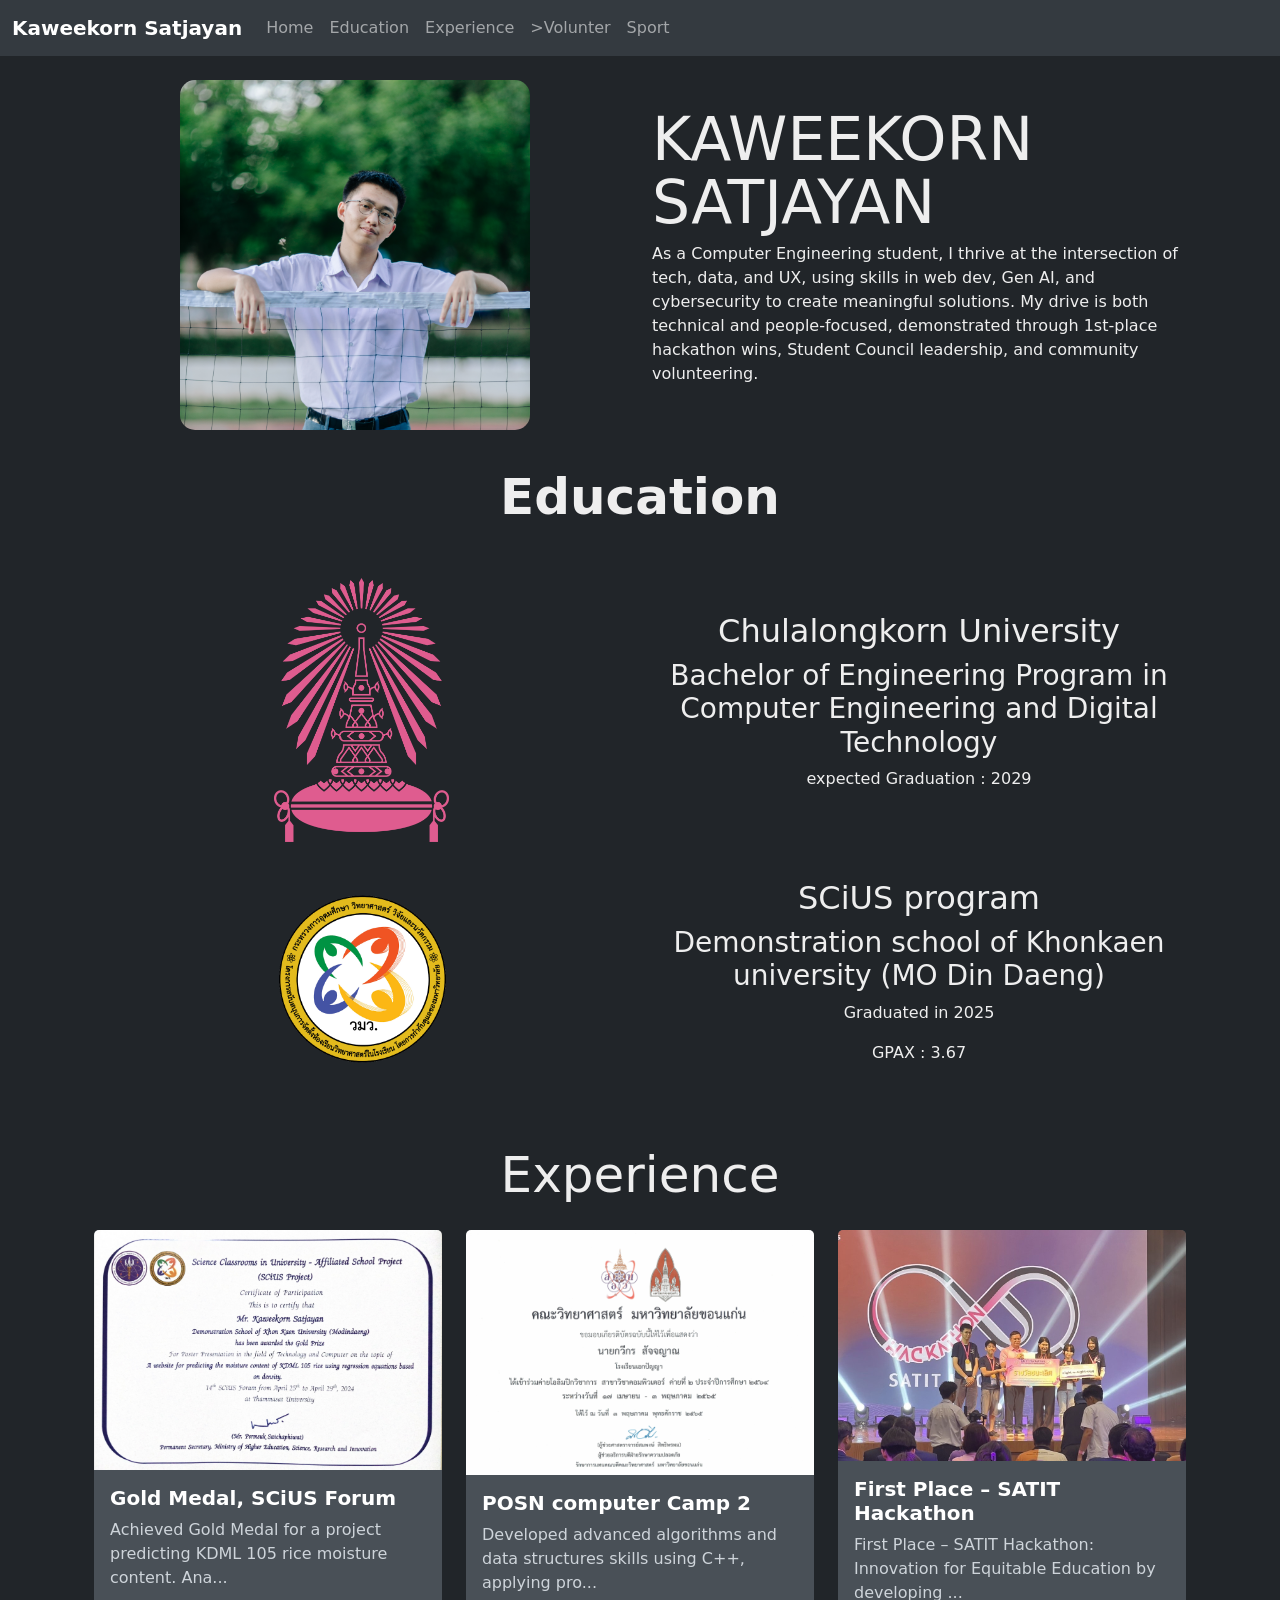
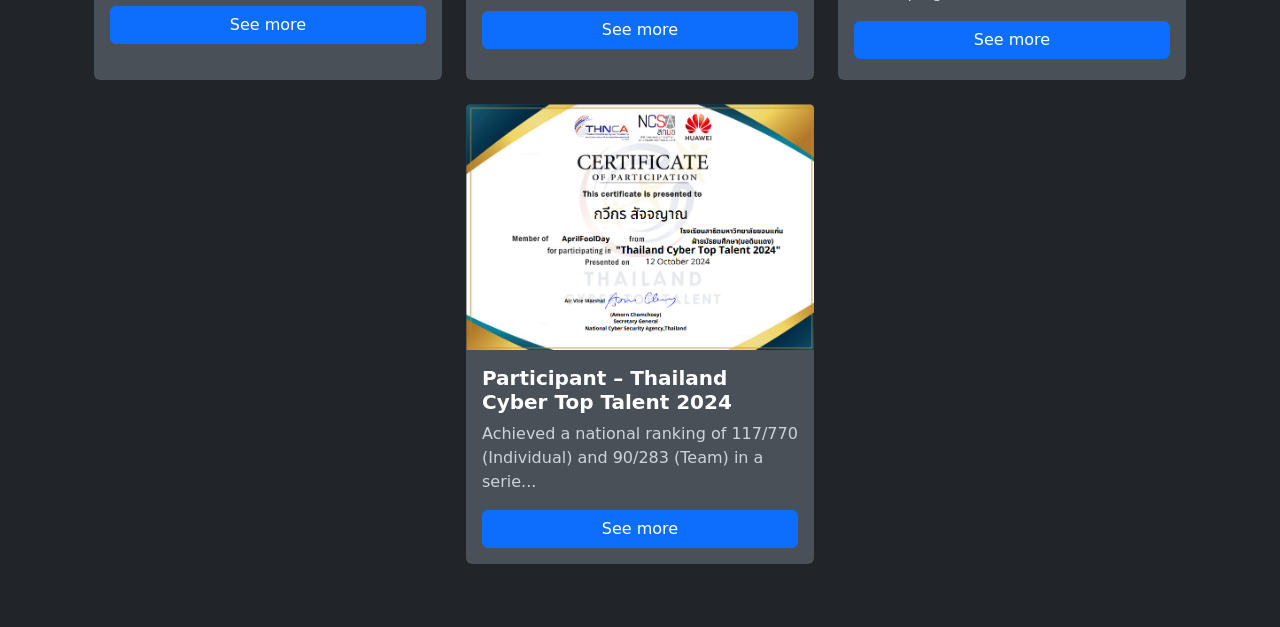
==== index.html @ a718ac80 "make card experience" ====
<!DOCTYPE html>
<html lang="th">
  <head>
    <meta charset="UTF-8" />
    <meta name="viewport" content="width=device-width, initial-scale=1.0" />
    <title>Kaweekorn's Portfolio</title>

    <link
      href="https://cdn.jsdelivr.net/npm/bootstrap@5.3.3/dist/css/bootstrap.min.css"
      rel="stylesheet"
      integrity="sha384-QWTKZyjpPEjISv5WaRU9OFeRpok6YctnYmDr5pNlyT2bRjXh0JMhjY6hW+ALEwIH"
      crossorigin="anonymous"
    />
    <link rel="stylesheet" href="css/styles.css" />
  </head>

  <body id="page-top">
    <div id="navbar-placeholder"></div>
    <section id="introduction">
      <div class="container text-center">
        <!-- Stack the columns on mobile by making one full-width and the other half-width -->
        <div class="row">
          <div class="col">
            <div class="avatar-container">
              <div class="avatar">
                <img src="/src/me.jpg" alt="kaweekorn_satjayan" />
              </div>
            </div>
          </div>
          <div class="col" id="txt_intro">
            <h1>KAWEEKORN SATJAYAN</h1>
            
            <p>
              As a Computer Engineering student, I thrive at the intersection of
              tech, data, and UX, using skills in web dev, Gen AI, and
              cybersecurity to create meaningful solutions. My drive is both
              technical and people-focused, demonstrated through 1st-place
              hackathon wins, Student Council leadership, and community
              volunteering.
            </p>
          </div>
        </div>
      </div>
    </section>
    <section id="education">
      <div class="container">
        <h1 id="Head-Edu" class="fw-bold">Education</h1>
        <div class="container text-center">
          <!-- Stack the columns on mobile by making one full-width and the other half-width -->
          <div class="row">
            <div class="col">
              <div class="chula-container">
                <div class="chula">
                  <img src="/src/Logo_of_Chulalongkorn_University.svg.png" alt="kaweekorn_satjayan" />
                </div>
              </div>
            </div>
            <div class="col">
              <h2>Chulalongkorn University</h2>
              <h3>Bachelor of Engineering Program in Computer Engineering and Digital Technology</h3>
              <p>expected Graduation : 2029</p>
            </div>
          </div>
        </div>
         <div class="container text-center">
          <!-- Stack the columns on mobile by making one full-width and the other half-width -->
          <div class="row">
            <div class="col">
              <div class="scius-container">
                <div class="scius">
                  <img src="/src/SCiUS_Logo.png" alt="kaweekorn_satjayan" />
                </div>
              </div>
            </div>
            <div class="col">
              <h2>SCiUS program</h2>
              <h3>Demonstration school of Khonkaen university (MO Din Daeng)</h3>
              <p>Graduated in 2025</p>
              <p>GPAX : 3.67</p>
            </div>
          </div>
        </div>
      </div>
    </section>

    </div>
      <section id="experience" class="page-section">
       
        <div class="container">
           <h1 id="Head-Ex">Experience</h1>
          <div id="projects-container" class="row"></div>
        </div>
      </section>

    <div class="container" id="voluteer">
      <!-- Content here -->
    </div>

    <div class="container" id="sport">
      <!-- Content here -->
    </div>

    <script src="js/main.js"></script>
    <script
      src="https://cdn.jsdelivr.net/npm/bootstrap@5.3.3/dist/js/bootstrap.bundle.min.js"
      integrity="sha384-YvpcrYf0tY3lHB60NNkmXc5s9fDVZLESaAA55NDzOxhy9GkcIdslK1eN7N6jIeHz"
      crossorigin="anonymous"
    ></script>

    <!-- Project Details Modal -->
    <div class="modal fade" id="projectModal" tabindex="-1" aria-labelledby="projectModalLabel" aria-hidden="true">
      <div class="modal-dialog modal-lg">
        <div class="modal-content">
          <div class="modal-header">
            <h5 class="modal-title" id="projectModalLabel">Project Title</h5>
            <button type="button" class="btn-close" data-bs-dismiss="modal" aria-label="Close"></button>
          </div>
          <div class="modal-body">
            <img id="projectModalImage" src="" alt="Project Image" style="width: 100%; max-height: 300px; object-fit: contain; margin-bottom: 1rem;">
            <h6 id="projectModalSubtitle" class="text-muted mb-2" style="display: none;"></h6>
            <p id="projectModalText"></p>
          </div>
          <div class="modal-footer">
            <button type="button" class="btn btn-secondary" data-bs-dismiss="modal">Close</button>
          </div>
        </div>
      </div>
    </div>
  </body>
</html>
---- css/styles.css ----
/* Global site styles */
body
{
    background-color: #212529;
    color: #EEEEEE;
}
/* Navbar styling */
#nav{
    background-color: #343A40;
}

/* Avatar: responsive square that covers the area */
.avatar{
  width: 350px;          /* default size on desktop */
  max-width: 45vw;       /* shrink on small screens */
  aspect-ratio: 1 / 1;   /* keep square */
  overflow: hidden;
  display: block;
  /* default object-position: center horizontally, 20% from top (push crop upward)
     you can override per-element with inline style: `style="--avatar-pos:50% 10%"` */
  --avatar-pos: 50% 20%;
}

.avatar img{
border-radius: 15px;
  width: 100%;
  height: 100%;
  object-fit: cover;     /* crop to fill the square */
  object-position: var(--avatar-pos);
  display: block;
}

/* Optional: center the avatar container and give spacing */
.avatar-container{
  display: flex;
  justify-content: center;
  margin: 1.5rem 0;
}
#introduction
{
    background-color: #212529;
}
#education{
    background-color: #212529;
}
#txt_intro{
    display: flex;
    flex-direction: column;
    justify-content: flex-start;
    align-items: flex-start;
    text-align: left;
}
#txt_intro h1{
  /* responsive, constrained size: min 28px, ideal 5vw, max 60px */
  font-size: clamp(28px, 5vw, 60px);
  margin: 0 0 0.5rem 0;
  line-height: 1.05;
}
/* Fallback spacing for fixed navbar (JS will update this dynamically) */
body{ padding-top: 56px; }
.row
{
    display: flex;
    align-items: center;
    justify-content: center;
    gap: 0;
}
.row-center{
    display: flex;
    align-items: center;
    justify-content: center;
}
.chula-container
{
    padding: 2vw;
    display: flex;
    justify-content: center;
}
.chula img{
  width: 175px;
  display: block;
}
#Head-Edu
{
    margin-bottom: 2vw;
    font-size: 50px;
    display: flex;
    justify-content: center;
}
#education
{
    padding: 1vw;
    background-color: #212529;
}
.scius-container
{
    padding: 2vw;
    display: flex;
    justify-content: center;
}
.scius img{
  width: 175px;
  display: block;
}

/* Mobile responsive: center text on small screens */
@media (max-width: 768px){
    #txt_intro{
        justify-content: center;
        align-items: center;
        text-align: center;
    }
}
/*
 * ---------------------------------------
 * PROJECT CARD STYLES (ที่สร้างโดย JS)
 * ---------------------------------------
 */

/* 1. สไตล์ "การ์ด" (ตัวกล่อง) 
 * เราจะใช้ "ชั้นที่ 3" (Layer 3) ที่สว่างที่สุด
 */
 #Head-Ex
 {
    margin-bottom: 2vw;
    font-size: 50px;
    display: flex;
    justify-content: center;
 }
 #experience
 {
    padding: 3vw;
 }
#experience .card {
    background-color: #495057; /* สีเทาที่สว่างกว่า Section */
    border: none; /* Dark Mode ไม่ค่อยนิยมใช้ขอบ */
    transition: transform 0.3s ease, box-shadow 0.3s ease; /*
    เพิ่มแอนิเมชันตอน Hover */
}

/* 2. สไตล์ "หัวข้อ" (Title) */
#experience .card-title {
    color: #FFFFFF; /* สีขาว (หรือสีขาวนวล #F8F9FA) */
    font-weight: bold;
}

/* 3. สไตล์ "หัวข้อย่อย" (Subtitle)
 * (คุณใช้ text-muted/text-body-secondary ซึ่ง Bootstrap จะจัดการสีให้แล้ว
 * แต่ถ้าอยากคุมเอง ก็ใช้คลาสนี้ครับ)
 */
#experience .card-subtitle {
    color: #adb5bd; /* สีเทาอ่อน (สว่างกว่า text-muted ปกติ) */
}

/* 4. สไตล์ "เนื้อหา" (Text) */
#experience .card-text {
    color: #CED4DA; /* สีขาวนวล (อ่านง่าย) */
}

/* 5. สไตล์ "ลิงก์" (Link)
 * เราจะใช้ "สีไฮไลท์" (Accent Color) ของเรา
 */
#experience .card-link {
    justify-content: center;
    display: flex;
    color: #0D6EFD; /* สีน้ำเงิน (Primary) */
    text-decoration: none;
    font-weight: 500;
}
#experience .card-link:hover {
    text-decoration: underline;
}


/* 6. (BONUS) เอฟเฟกต์ตอน "Hover" (เอาเมาส์ชี้)
 * ทำให้การ์ด "ลอย" (Lift) ขึ้นมา
 */
#experience .card:hover {
    transform: translateY(-5px); /* ขยับขึ้น 5px */
    box-shadow: 0 8px 16px rgba(0, 0, 0, 0.3); /* เพิ่มเงาเข้มๆ */
}

/* Card image: fit the entire image without cropping */
#experience .card-img-top {
    object-fit: contain; /* fit entire image without cropping */
    background-color: #495057; /* light background for transparent images */
}

/* Make all cards equal height */
#experience .card {
    display: flex;
    flex-direction: column;
    min-height: 450px;  /* uniform card height */
}

/* Make card body grow to fill remaining space */
#experience .card-body {
    display: flex;
    flex-direction: column;
    flex: 1;
}

/* Modal styling - match card color scheme */
.modal-content {
    background-color: #495057;
    color: #EEEEEE;
}

.modal-header {
    background-color: #495057;
    border-bottom-color: #3d4449;
}

.modal-header .btn-close {
    filter: brightness(0.8);
}

.modal-title {
    color: #FFFFFF;
    font-weight: bold;
}

.modal-body {
    color: #CED4DA;
}

.modal-footer {
    background-color: #495057;
    border-top-color: #3d4449;
}
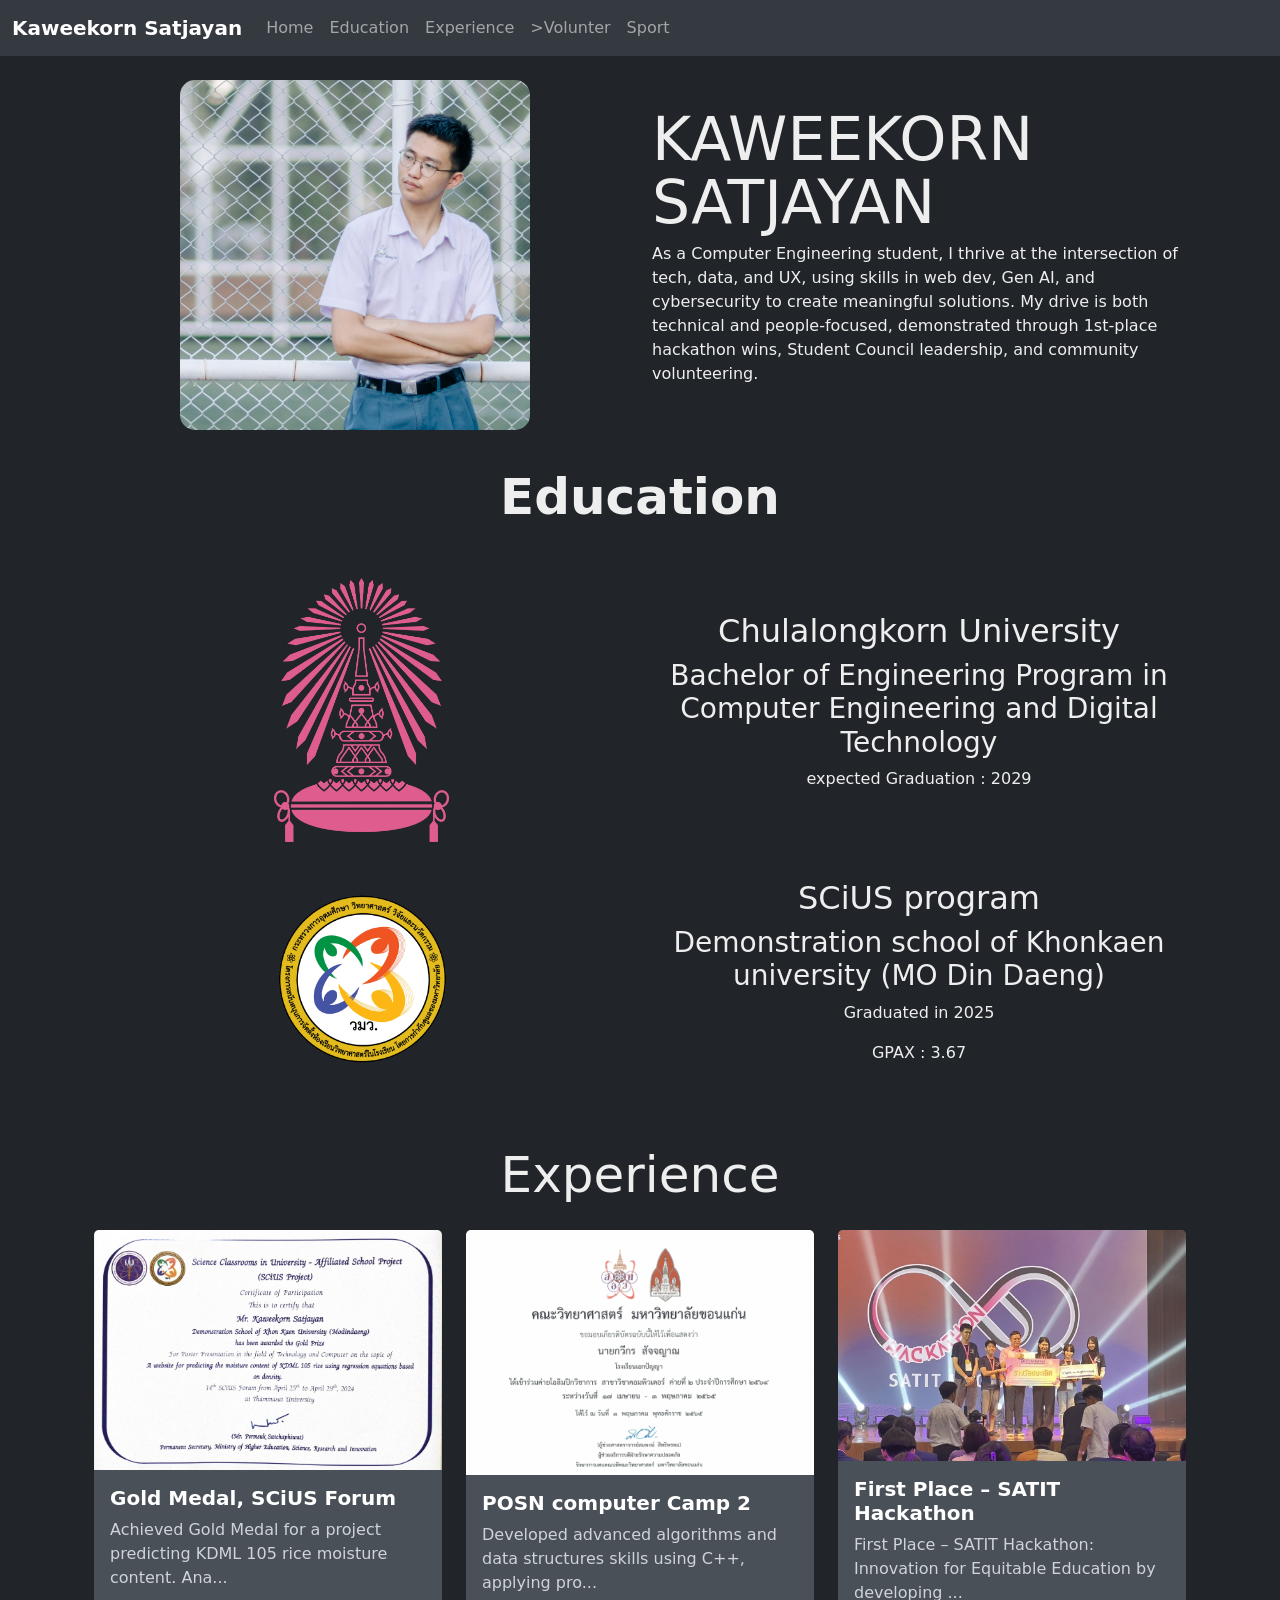
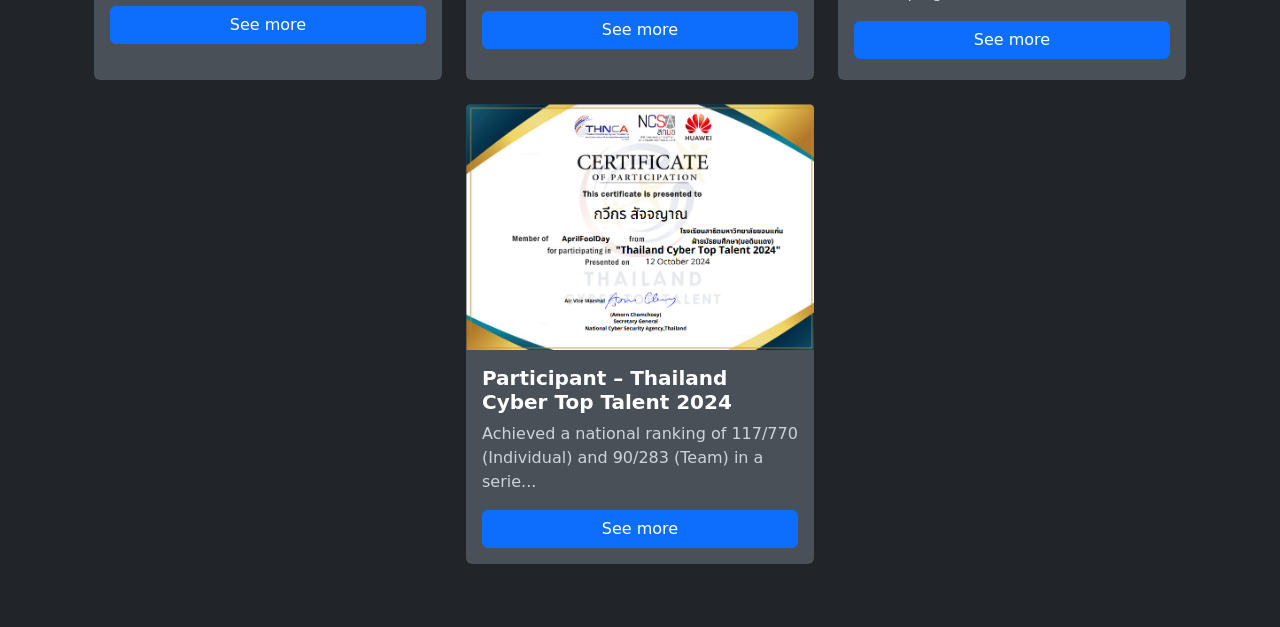
==== commit a1761477: "change alt" ====
--- a/index.html
+++ b/index.html
@@ -51,7 +51,7 @@
             <div class="col">
               <div class="chula-container">
                 <div class="chula">
-                  <img src="/src/Logo_of_Chulalongkorn_University.svg.png" alt="kaweekorn_satjayan" />
+                  <img src="/src/Logo_of_Chulalongkorn_University.svg.png" alt="chula" />
                 </div>
               </div>
             </div>
@@ -68,7 +68,7 @@
             <div class="col">
               <div class="scius-container">
                 <div class="scius">
-                  <img src="/src/SCiUS_Logo.png" alt="kaweekorn_satjayan" />
+                  <img src="/src/SCiUS_Logo.png" alt="SCiUS" />
                 </div>
               </div>
             </div>
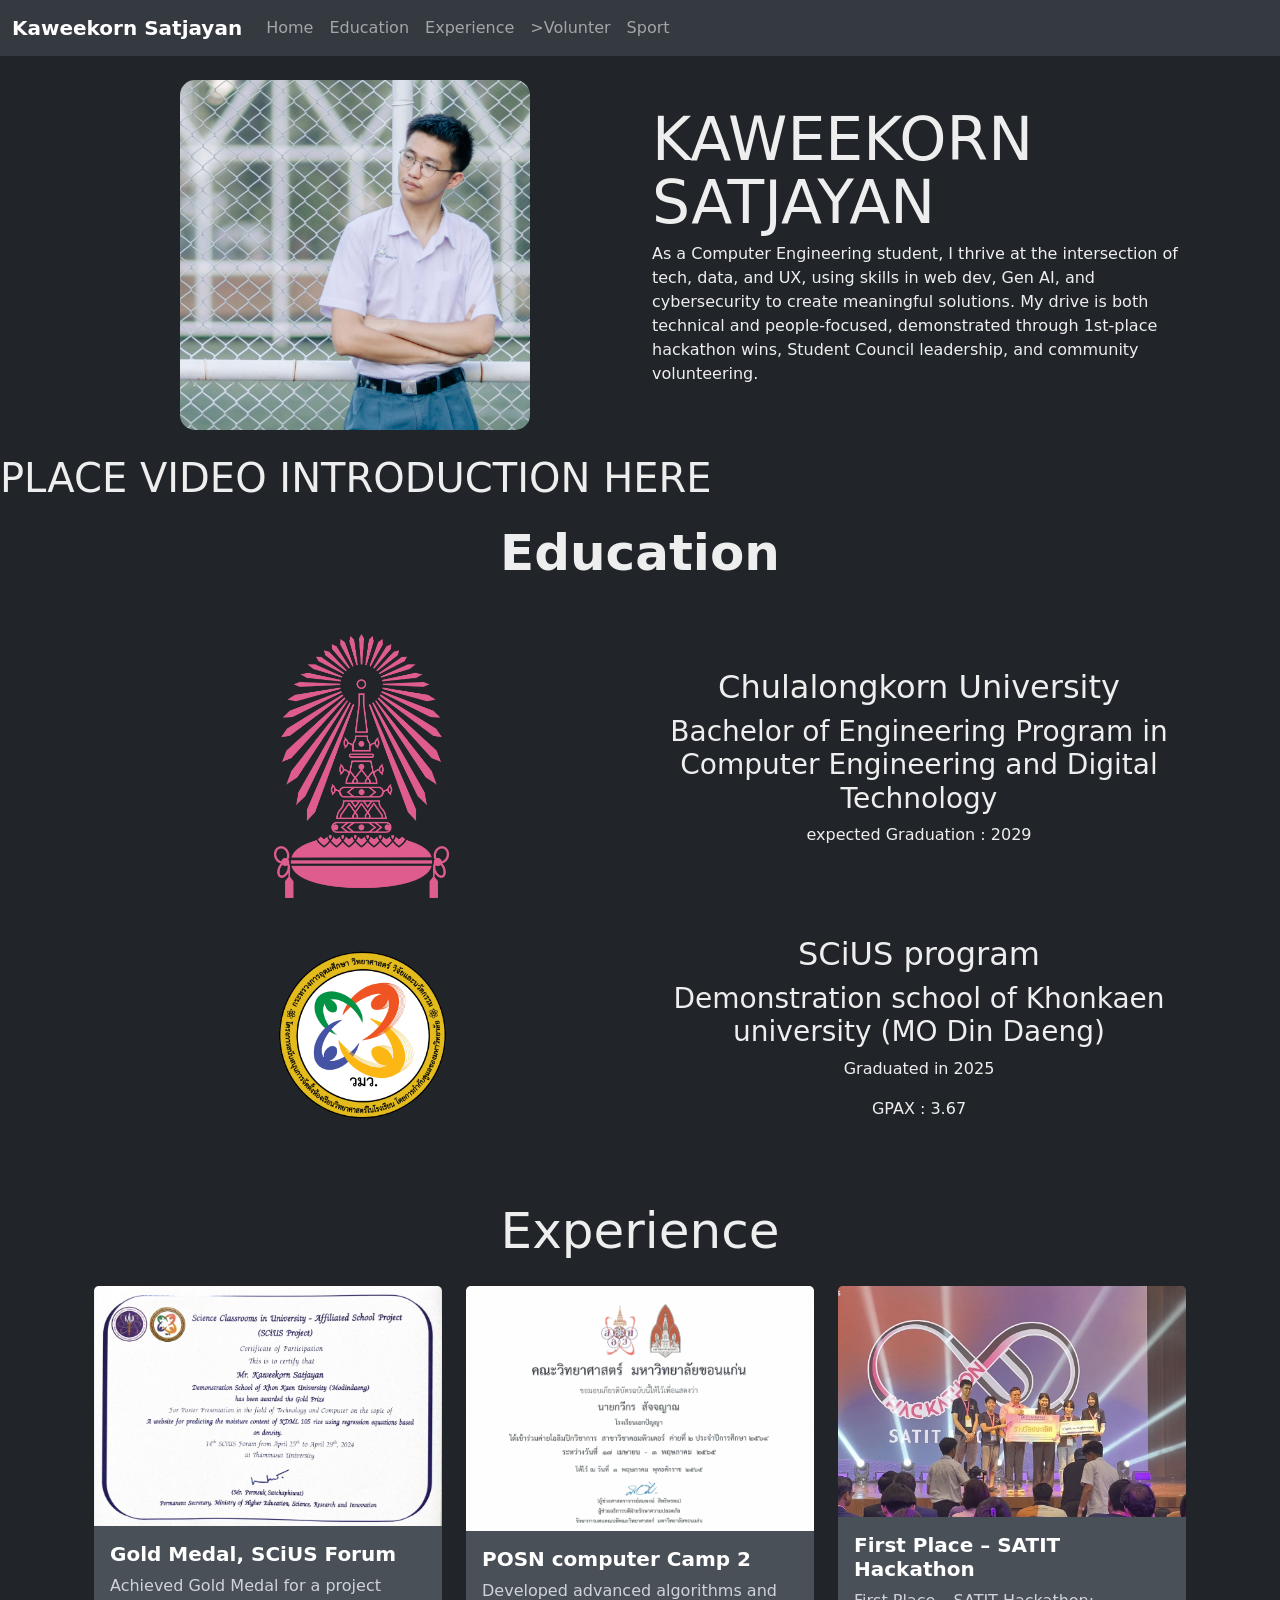
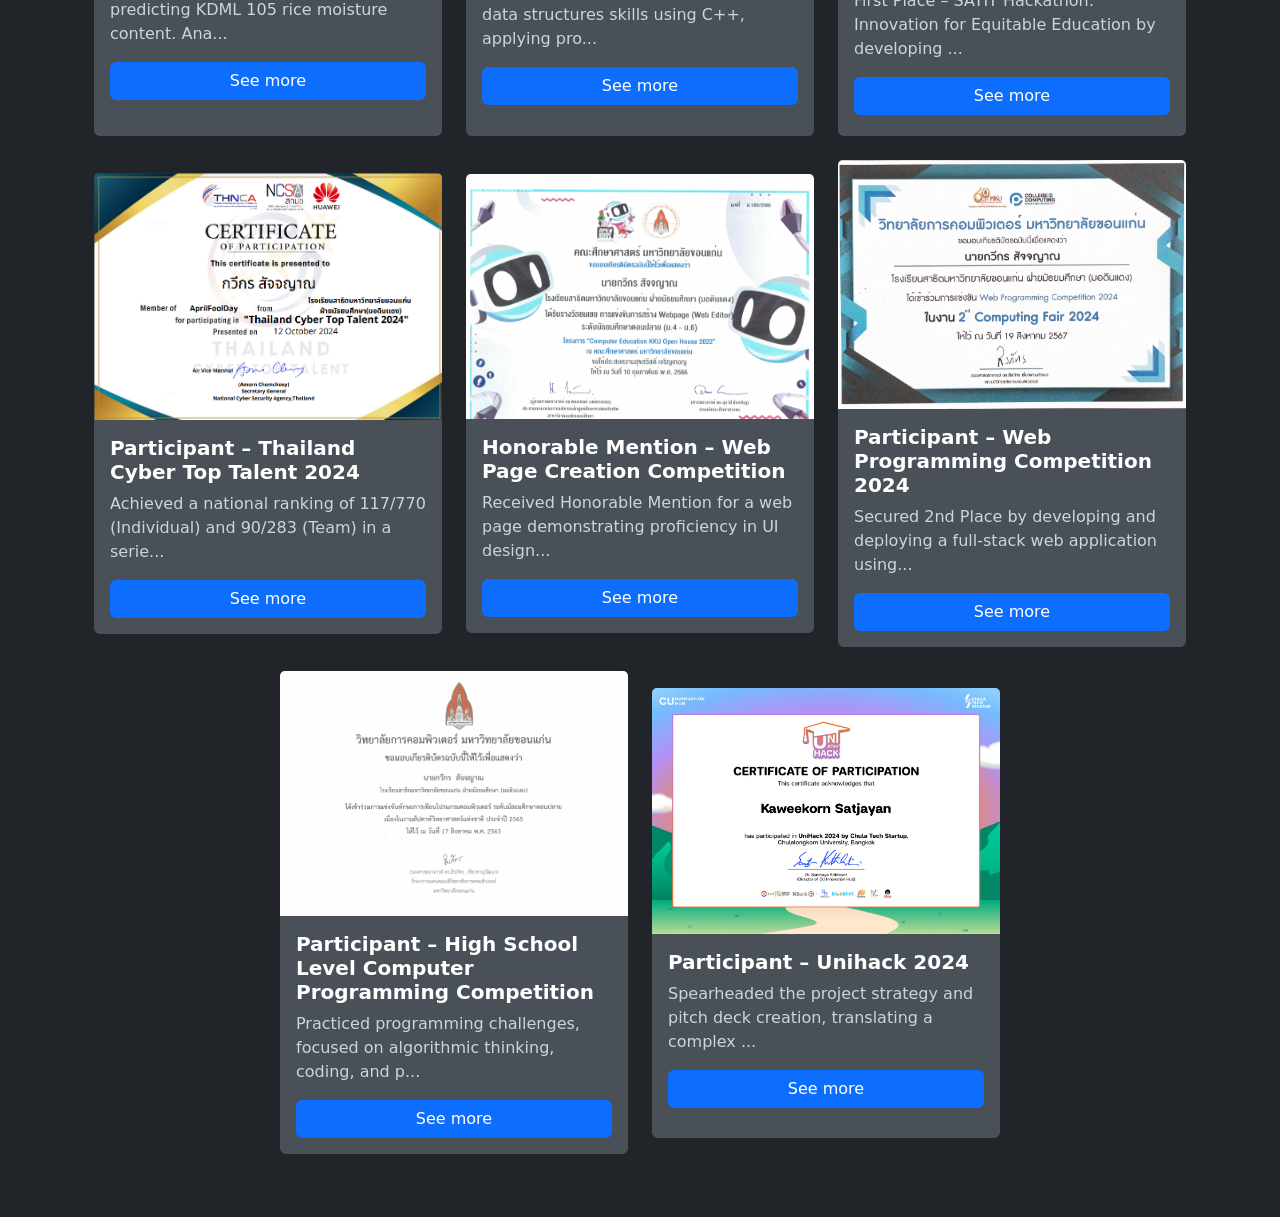
==== commit ed7d13fd: "add more experience list" ====
--- a/index.html
+++ b/index.html
@@ -23,7 +23,7 @@
           <div class="col">
             <div class="avatar-container">
               <div class="avatar">
-                <img src="/src/me.jpg" alt="kaweekorn_satjayan" />
+                <img src="src/me.jpg" alt="kaweekorn_satjayan" />
               </div>
             </div>
           </div>
@@ -42,6 +42,7 @@
         </div>
       </div>
     </section>
+    <h1>PLACE VIDEO INTRODUCTION HERE</h1>
     <section id="education">
       <div class="container">
         <h1 id="Head-Edu" class="fw-bold">Education</h1>
@@ -51,7 +52,7 @@
             <div class="col">
               <div class="chula-container">
                 <div class="chula">
-                  <img src="/src/Logo_of_Chulalongkorn_University.svg.png" alt="chula" />
+                  <img src="src/Logo_of_Chulalongkorn_University.svg.png" alt="chula" />
                 </div>
               </div>
             </div>
@@ -68,7 +69,7 @@
             <div class="col">
               <div class="scius-container">
                 <div class="scius">
-                  <img src="/src/SCiUS_Logo.png" alt="SCiUS" />
+                  <img src="src/SCiUS_Logo.png" alt="SCiUS" />
                 </div>
               </div>
             </div>
@@ -82,10 +83,7 @@
         </div>
       </div>
     </section>
-
-    </div>
-      <section id="experience" class="page-section">
-       
+      <section id="experience" class="page-section">  
         <div class="container">
            <h1 id="Head-Ex">Experience</h1>
           <div id="projects-container" class="row"></div>
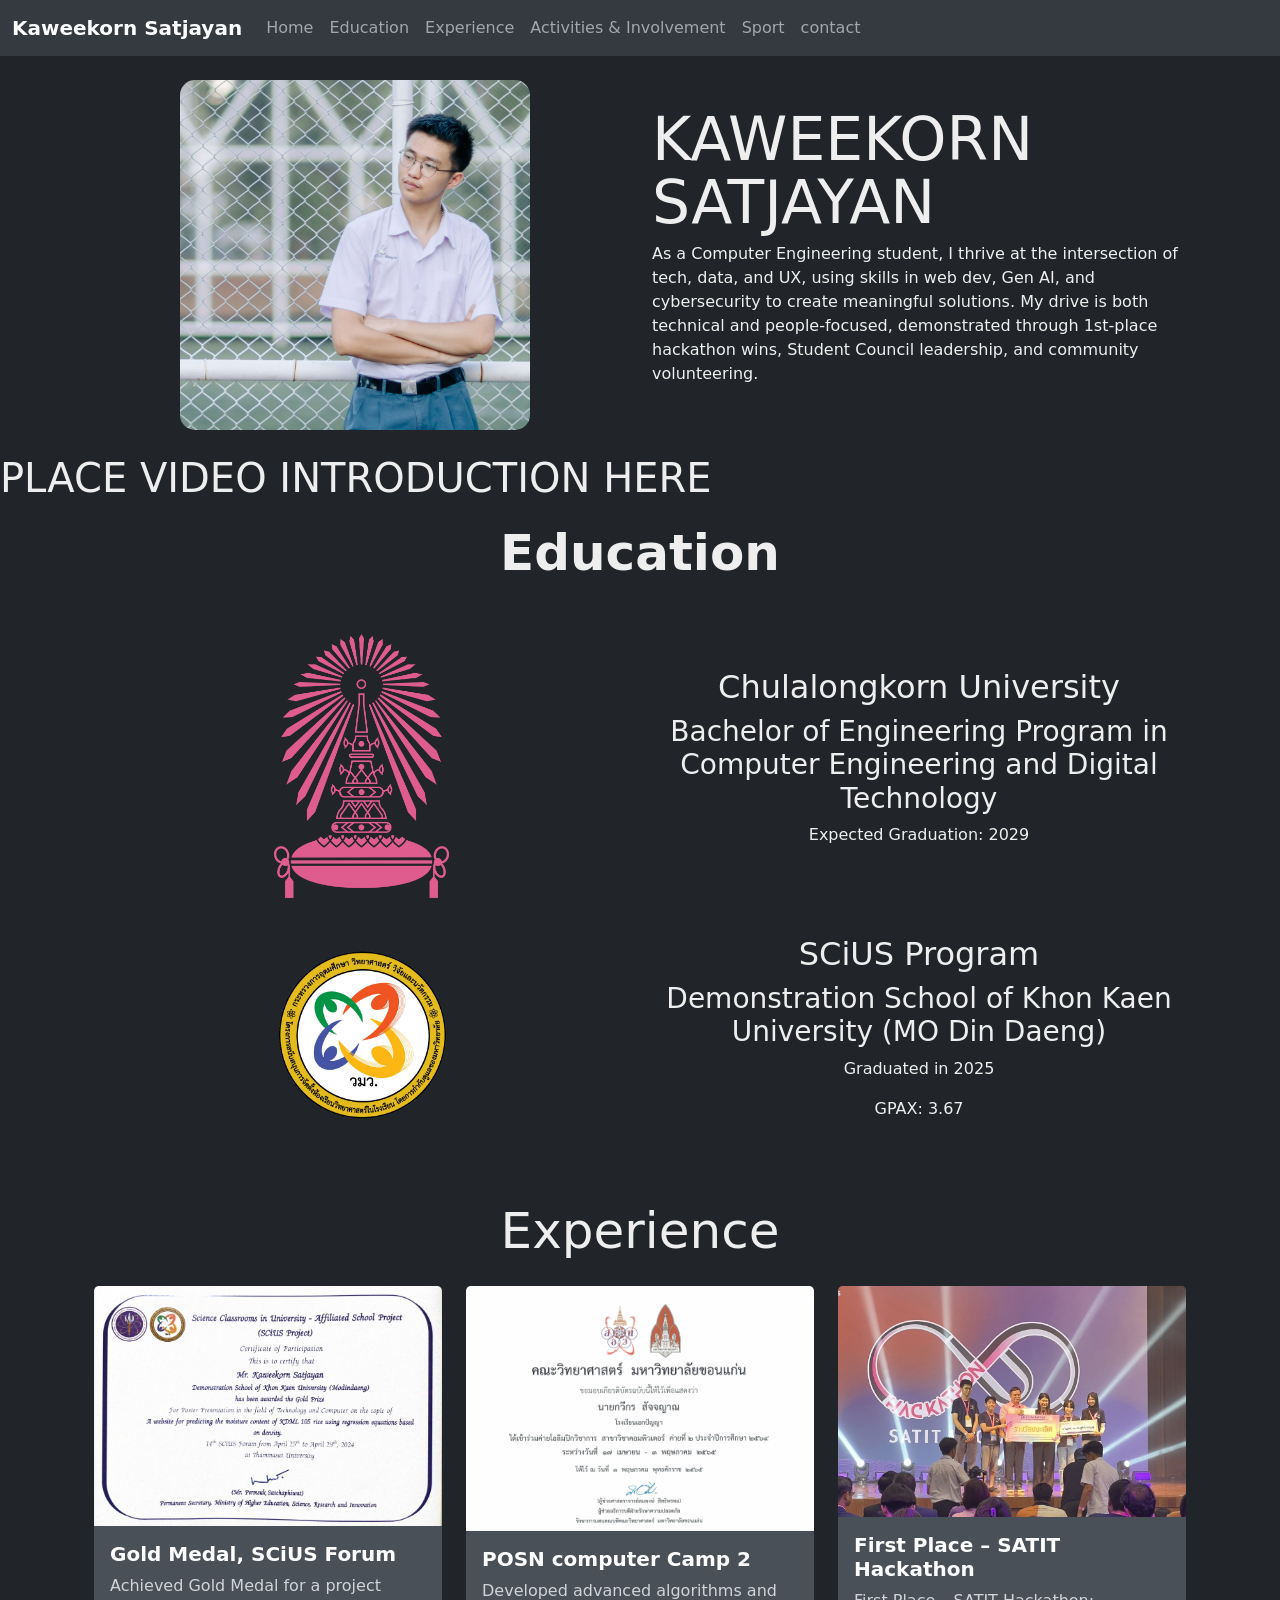
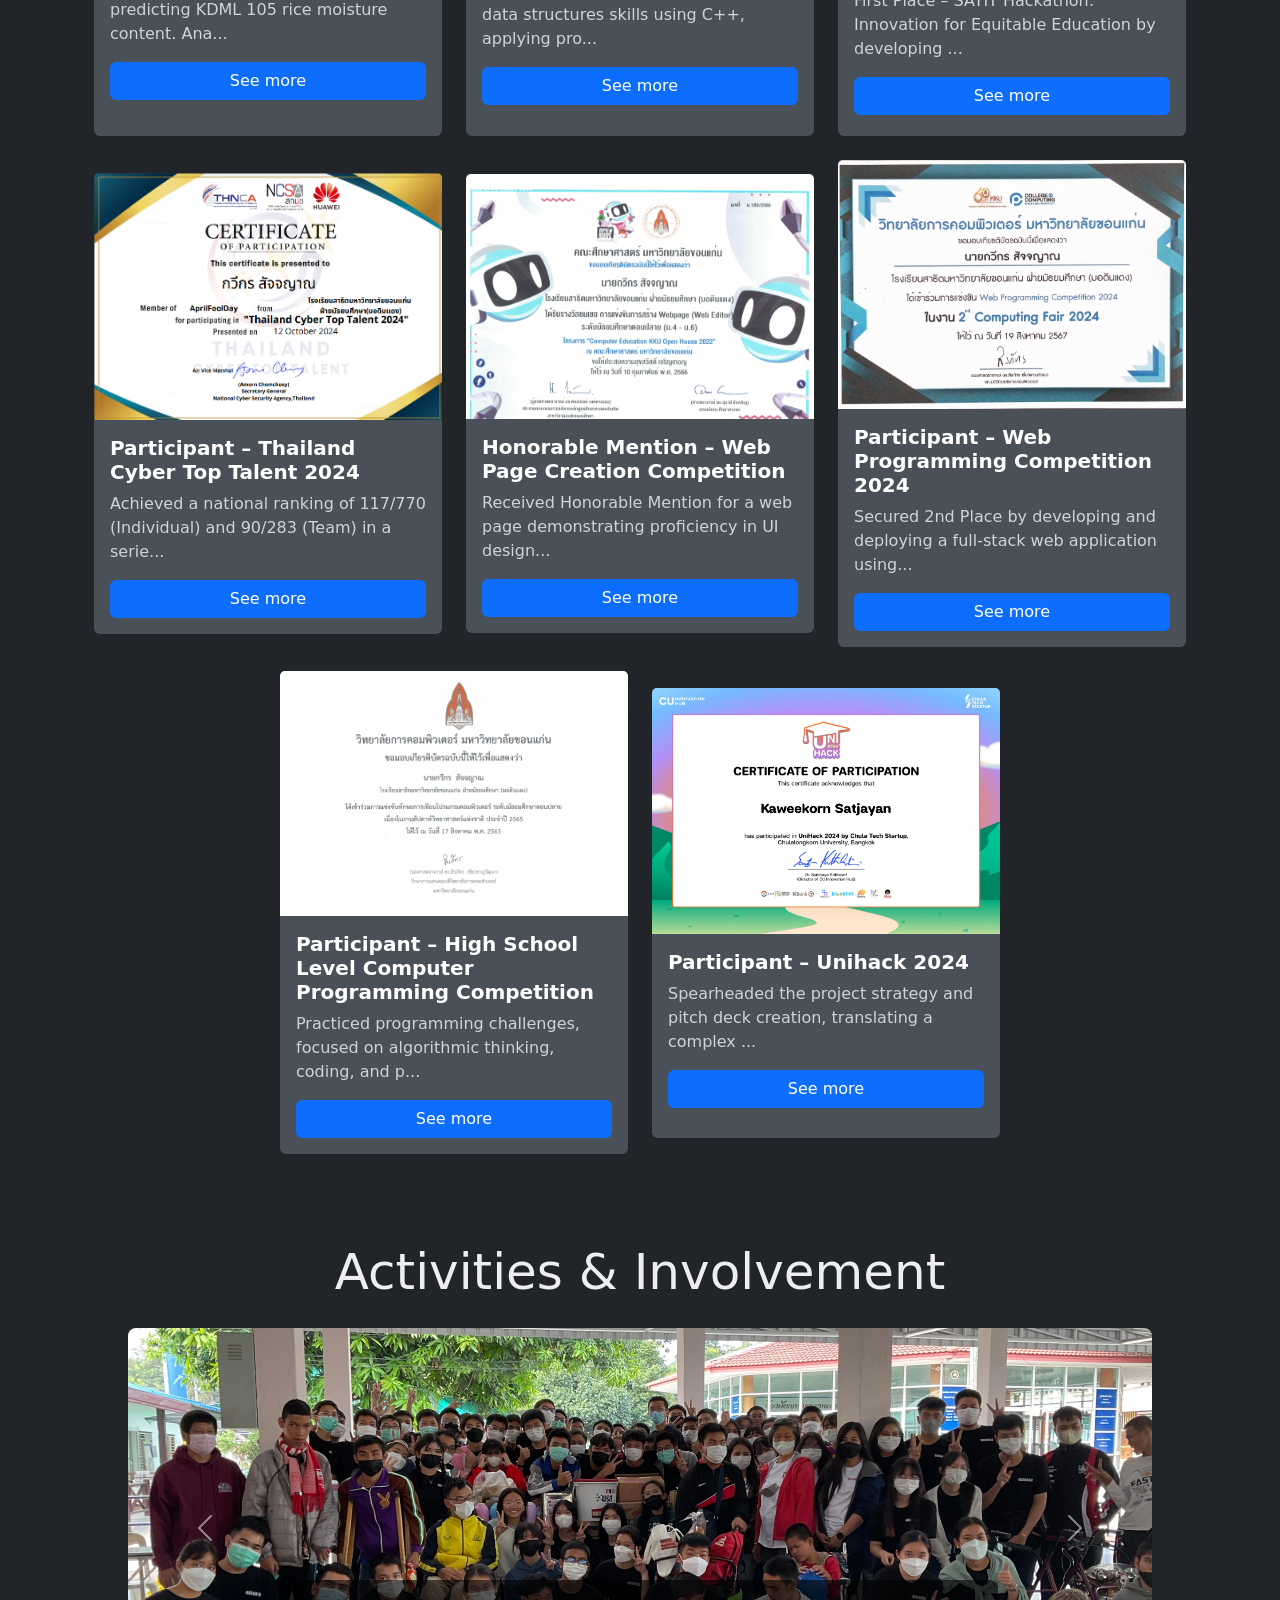
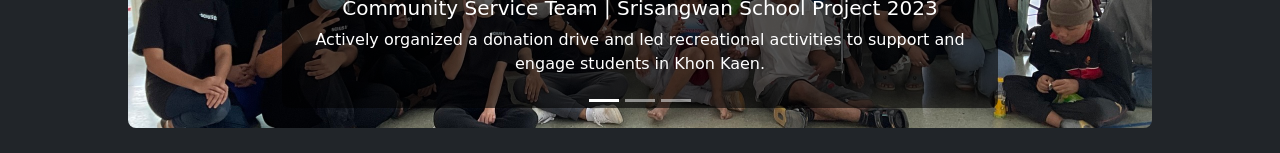
==== commit 7ac78e6b: "add act sec / contact nav" ====
--- a/index.html
+++ b/index.html
@@ -1,128 +1,177 @@
 <!DOCTYPE html>
 <html lang="th">
-  <head>
-    <meta charset="UTF-8" />
-    <meta name="viewport" content="width=device-width, initial-scale=1.0" />
-    <title>Kaweekorn's Portfolio</title>
+<head>
+  <meta charset="UTF-8" />
+  <meta name="viewport" content="width=device-width, initial-scale=1.0" />
+  <title>Kaweekorn's Portfolio</title>
+  <link href="https://cdn.jsdelivr.net/npm/bootstrap@5.3.3/dist/css/bootstrap.min.css" rel="stylesheet" integrity="sha384-QWTKZyjpPEjISv5WaRU9OFeRpok6YctnYmDr5pNlyT2bRjXh0JMhjY6hW+ALEwIH" crossorigin="anonymous" />
+  <link rel="stylesheet" href="css/styles.css" />
+</head>
 
-    <link
-      href="https://cdn.jsdelivr.net/npm/bootstrap@5.3.3/dist/css/bootstrap.min.css"
-      rel="stylesheet"
-      integrity="sha384-QWTKZyjpPEjISv5WaRU9OFeRpok6YctnYmDr5pNlyT2bRjXh0JMhjY6hW+ALEwIH"
-      crossorigin="anonymous"
-    />
-    <link rel="stylesheet" href="css/styles.css" />
-  </head>
+<body id="page-top">
+  <!-- Navigation -->
+  <div id="navbar-placeholder"></div>
 
-  <body id="page-top">
-    <div id="navbar-placeholder"></div>
-    <section id="introduction">
+  <!-- Introduction Section -->
+  <section id="introduction">
+    <div class="container text-center">
+      <div class="row">
+        <div class="col">
+          <div class="avatar-container">
+            <div class="avatar">
+              <img src="src/me.jpg" alt="Kaweekorn Satjayan" />
+            </div>
+          </div>
+        </div>
+        <div class="col" id="txt_intro">
+          <h1>KAWEEKORN SATJAYAN</h1>
+          <p>
+            As a Computer Engineering student, I thrive at the intersection of
+            tech, data, and UX, using skills in web dev, Gen AI, and
+            cybersecurity to create meaningful solutions. My drive is both
+            technical and people-focused, demonstrated through 1st-place
+            hackathon wins, Student Council leadership, and community
+            volunteering.
+          </p>
+        </div>
+      </div>
+    </div>
+  </section>
+
+  <!-- Video Introduction Placeholder -->
+  <h1>PLACE VIDEO INTRODUCTION HERE</h1>
+
+  <!-- Education Section -->
+  <section id="education">
+    <div class="container">
+      <h1 id="Head-Edu" class="fw-bold">Education</h1>
+
+      <!-- Chulalongkorn University -->
       <div class="container text-center">
-        <!-- Stack the columns on mobile by making one full-width and the other half-width -->
         <div class="row">
           <div class="col">
-            <div class="avatar-container">
-              <div class="avatar">
-                <img src="src/me.jpg" alt="kaweekorn_satjayan" />
+            <div class="chula-container">
+              <div class="chula">
+                <img src="src/Logo_of_Chulalongkorn_University.svg.png" alt="Chulalongkorn University" />
               </div>
             </div>
           </div>
-          <div class="col" id="txt_intro">
-            <h1>KAWEEKORN SATJAYAN</h1>
-            
-            <p>
-              As a Computer Engineering student, I thrive at the intersection of
-              tech, data, and UX, using skills in web dev, Gen AI, and
-              cybersecurity to create meaningful solutions. My drive is both
-              technical and people-focused, demonstrated through 1st-place
-              hackathon wins, Student Council leadership, and community
-              volunteering.
-            </p>
+          <div class="col">
+            <h2>Chulalongkorn University</h2>
+            <h3>Bachelor of Engineering Program in Computer Engineering and Digital Technology</h3>
+            <p>Expected Graduation: 2029</p>
           </div>
         </div>
       </div>
-    </section>
-    <h1>PLACE VIDEO INTRODUCTION HERE</h1>
-    <section id="education">
-      <div class="container">
-        <h1 id="Head-Edu" class="fw-bold">Education</h1>
-        <div class="container text-center">
-          <!-- Stack the columns on mobile by making one full-width and the other half-width -->
-          <div class="row">
-            <div class="col">
-              <div class="chula-container">
-                <div class="chula">
-                  <img src="src/Logo_of_Chulalongkorn_University.svg.png" alt="chula" />
-                </div>
+
+      <!-- SCiUS Program -->
+      <div class="container text-center">
+        <div class="row">
+          <div class="col">
+            <div class="scius-container">
+              <div class="scius">
+                <img src="src/SCiUS_Logo.png" alt="SCiUS Program" />
               </div>
             </div>
-            <div class="col">
-              <h2>Chulalongkorn University</h2>
-              <h3>Bachelor of Engineering Program in Computer Engineering and Digital Technology</h3>
-              <p>expected Graduation : 2029</p>
-            </div>
           </div>
-        </div>
-         <div class="container text-center">
-          <!-- Stack the columns on mobile by making one full-width and the other half-width -->
-          <div class="row">
-            <div class="col">
-              <div class="scius-container">
-                <div class="scius">
-                  <img src="src/SCiUS_Logo.png" alt="SCiUS" />
-                </div>
-              </div>
-            </div>
-            <div class="col">
-              <h2>SCiUS program</h2>
-              <h3>Demonstration school of Khonkaen university (MO Din Daeng)</h3>
-              <p>Graduated in 2025</p>
-              <p>GPAX : 3.67</p>
-            </div>
-          </div>
-        </div>
-      </div>
-    </section>
-      <section id="experience" class="page-section">  
-        <div class="container">
-           <h1 id="Head-Ex">Experience</h1>
-          <div id="projects-container" class="row"></div>
-        </div>
-      </section>
-
-    <div class="container" id="voluteer">
-      <!-- Content here -->
-    </div>
-
-    <div class="container" id="sport">
-      <!-- Content here -->
-    </div>
-
-    <script src="js/main.js"></script>
-    <script
-      src="https://cdn.jsdelivr.net/npm/bootstrap@5.3.3/dist/js/bootstrap.bundle.min.js"
-      integrity="sha384-YvpcrYf0tY3lHB60NNkmXc5s9fDVZLESaAA55NDzOxhy9GkcIdslK1eN7N6jIeHz"
-      crossorigin="anonymous"
-    ></script>
-
-    <!-- Project Details Modal -->
-    <div class="modal fade" id="projectModal" tabindex="-1" aria-labelledby="projectModalLabel" aria-hidden="true">
-      <div class="modal-dialog modal-lg">
-        <div class="modal-content">
-          <div class="modal-header">
-            <h5 class="modal-title" id="projectModalLabel">Project Title</h5>
-            <button type="button" class="btn-close" data-bs-dismiss="modal" aria-label="Close"></button>
-          </div>
-          <div class="modal-body">
-            <img id="projectModalImage" src="" alt="Project Image" style="width: 100%; max-height: 300px; object-fit: contain; margin-bottom: 1rem;">
-            <h6 id="projectModalSubtitle" class="text-muted mb-2" style="display: none;"></h6>
-            <p id="projectModalText"></p>
-          </div>
-          <div class="modal-footer">
-            <button type="button" class="btn btn-secondary" data-bs-dismiss="modal">Close</button>
+          <div class="col">
+            <h2>SCiUS Program</h2>
+            <h3>Demonstration School of Khon Kaen University (MO Din Daeng)</h3>
+            <p>Graduated in 2025</p>
+            <p>GPAX: 3.67</p>
           </div>
         </div>
       </div>
     </div>
-  </body>
+  </section>
+
+  <!-- Experience Section -->
+  <section id="experience" class="page-section">
+    <div class="container">
+      <h1 id="Head-Ex">Experience</h1>
+      <div id="projects-container" class="row"></div>
+    </div>
+  </section>
+
+  <!-- Activities & Involvement Section -->
+  <section id="Act" class="page-section">
+    <div class="act-container">
+      <h1 id="Head-Act">Activities & Involvement</h1>
+      <div id="carouselExampleCaptions" class="carousel slide">
+        <!-- Carousel Indicators -->
+        <div class="carousel-indicators">
+          <button type="button" data-bs-target="#carouselExampleCaptions" data-bs-slide-to="0" class="active" aria-current="true" aria-label="Slide 1"></button>
+          <button type="button" data-bs-target="#carouselExampleCaptions" data-bs-slide-to="1" aria-label="Slide 2"></button>
+          <button type="button" data-bs-target="#carouselExampleCaptions" data-bs-slide-to="2" aria-label="Slide 3"></button>
+        </div>
+
+        <!-- Carousel Items -->
+        <div class="carousel-inner">
+          <div class="carousel-item active">
+            <img src="src/Charity66.jpg" class="d-block w-100" alt="Community Service 2023" />
+            <div class="carousel-caption">
+              <h5>Community Service Team | Srisangwan School Project 2023</h5>
+              <p>Actively organized a donation drive and led recreational activities to support and engage students in Khon Kaen.</p>
+            </div>
+          </div>
+          <div class="carousel-item">
+            <img src="src/Charity67.jpg" class="d-block w-100" alt="Fundraising Busking 2024" />
+            <div class="carousel-caption">
+              <h5>Live Stream & AV Control – Fundraising Busking Project 2024</h5>
+              <p>At Khon Kaen Walking Street & online for Ban Mo Community School, Nong Khai</p>
+            </div>
+          </div>
+          <div class="carousel-item">
+            <img src="src/RD2.jpg" class="d-block w-100" alt="Multimedia Production" />
+            <div class="carousel-caption">
+              <h5>Multimedia Production Team</h5>
+              <p>Worked as a versatile team member for the "Ror Dor Guide." I contributed as a co-host, operated the camera, and edited the final videos to showcase Khon Kaen.</p>
+            </div>
+          </div>
+        </div>
+
+        <!-- Carousel Controls -->
+        <button class="carousel-control-prev" type="button" data-bs-target="#carouselExampleCaptions" data-bs-slide="prev">
+          <span class="carousel-control-prev-icon" aria-hidden="true"></span>
+          <span class="visually-hidden">Previous</span>
+        </button>
+        <button class="carousel-control-next" type="button" data-bs-target="#carouselExampleCaptions" data-bs-slide="next">
+          <span class="carousel-control-next-icon" aria-hidden="true"></span>
+          <span class="visually-hidden">Next</span>
+        </button>
+      </div>
+    </div>
+  </section>
+
+  <!-- Sport Section (Placeholder) -->
+  <div class="container" id="sport">
+    <!-- Content here -->
+  </div>
+
+  <!-- Bootstrap JS -->
+  <script src="https://cdn.jsdelivr.net/npm/bootstrap@5.3.3/dist/js/bootstrap.bundle.min.js" integrity="sha384-YvpcrYf0tY3lHB60NNkmXc5s9fDVZLESaAA55NDzOxhy9GkcIdslK1eN7N6jIeHz" crossorigin="anonymous"></script>
+  
+  <!-- Main JavaScript -->
+  <script src="js/main.js"></script>
+
+  <!-- Project Details Modal -->
+  <div class="modal fade" id="projectModal" tabindex="-1" aria-labelledby="projectModalLabel" aria-hidden="true">
+    <div class="modal-dialog modal-lg">
+      <div class="modal-content">
+        <div class="modal-header">
+          <h5 class="modal-title" id="projectModalLabel">Project Title</h5>
+          <button type="button" class="btn-close" data-bs-dismiss="modal" aria-label="Close"></button>
+        </div>
+        <div class="modal-body">
+          <img id="projectModalImage" src="" alt="Project Image" style="width: 100%; max-height: 300px; object-fit: contain; margin-bottom: 1rem;" />
+          <h6 id="projectModalSubtitle" class="text-muted mb-2" style="display: none;"></h6>
+          <p id="projectModalText"></p>
+        </div>
+        <div class="modal-footer">
+          <button type="button" class="btn btn-secondary" data-bs-dismiss="modal">Close</button>
+        </div>
+      </div>
+    </div>
+  </div>
+</body>
 </html>
--- a/css/styles.css
+++ b/css/styles.css
@@ -1,206 +1,278 @@
-/* Global site styles */
-body
-{
+/* ========================================
+   GLOBAL STYLES
+   ======================================== */
+body {
     background-color: #212529;
     color: #EEEEEE;
-}
-/* Navbar styling */
-#nav{
+    padding-top: 56px; /* Fixed navbar offset */
+}
+
+/* ========================================
+   NAVBAR
+   ======================================== */
+#nav {
     background-color: #343A40;
 }
 
-/* Avatar: responsive square that covers the area */
-.avatar{
-  width: 350px;          /* default size on desktop */
-  max-width: 45vw;       /* shrink on small screens */
-  aspect-ratio: 1 / 1;   /* keep square */
-  overflow: hidden;
-  display: block;
-  /* default object-position: center horizontally, 20% from top (push crop upward)
-     you can override per-element with inline style: `style="--avatar-pos:50% 10%"` */
-  --avatar-pos: 50% 20%;
-}
-
-.avatar img{
-border-radius: 15px;
-  width: 100%;
-  height: 100%;
-  object-fit: cover;     /* crop to fill the square */
-  object-position: var(--avatar-pos);
-  display: block;
-}
-
-/* Optional: center the avatar container and give spacing */
-.avatar-container{
-  display: flex;
-  justify-content: center;
-  margin: 1.5rem 0;
-}
-#introduction
-{
+/* ========================================
+   INTRODUCTION SECTION
+   ======================================== */
+#introduction {
     background-color: #212529;
 }
-#education{
-    background-color: #212529;
-}
-#txt_intro{
+
+#txt_intro {
     display: flex;
     flex-direction: column;
     justify-content: flex-start;
     align-items: flex-start;
     text-align: left;
 }
-#txt_intro h1{
-  /* responsive, constrained size: min 28px, ideal 5vw, max 60px */
-  font-size: clamp(28px, 5vw, 60px);
-  margin: 0 0 0.5rem 0;
-  line-height: 1.05;
-}
-/* Fallback spacing for fixed navbar (JS will update this dynamically) */
-body{ padding-top: 56px; }
-.row
-{
-    display: flex;
-    align-items: center;
-    justify-content: center;
-    gap: 0;
-}
-.row-center{
-    display: flex;
-    align-items: center;
-    justify-content: center;
-}
-.chula-container
-{
-    padding: 2vw;
-    display: flex;
-    justify-content: center;
-}
-.chula img{
-  width: 175px;
-  display: block;
-}
-#Head-Edu
-{
+
+#txt_intro h1 {
+    font-size: clamp(28px, 5vw, 60px);
+    margin: 0 0 0.5rem 0;
+    line-height: 1.05;
+}
+
+/* Avatar styling */
+.avatar-container {
+    display: flex;
+    justify-content: center;
+    margin: 1.5rem 0;
+}
+
+.avatar {
+    width: 350px;
+    max-width: 45vw;
+    aspect-ratio: 1 / 1;
+    overflow: hidden;
+    display: block;
+    --avatar-pos: 50% 20%;
+}
+
+.avatar img {
+    border-radius: 15px;
+    width: 100%;
+    height: 100%;
+    object-fit: cover;
+    object-position: var(--avatar-pos);
+    display: block;
+}
+
+/* ========================================
+   EDUCATION SECTION
+   ======================================== */
+#education {
+    padding: 1vw;
+    background-color: #212529;
+}
+
+#Head-Edu {
     margin-bottom: 2vw;
     font-size: 50px;
     display: flex;
     justify-content: center;
 }
-#education
+
+.chula-container,
+.scius-container {
+    padding: 2vw;
+    display: flex;
+    justify-content: center;
+}
+
+.chula img,
+.scius img {
+    width: 175px;
+    display: block;
+}
+
+/* ========================================
+   EXPERIENCE SECTION (Project Cards)
+   ======================================== */
+#experience {
+    padding: 3vw;
+}
+
+#Head-Ex {
+    margin-bottom: 2vw;
+    font-size: 50px;
+    display: flex;
+    justify-content: center;
+}
+
+#experience .card {
+    background-color: #495057;
+    border: none;
+    display: flex;
+    flex-direction: column;
+    min-height: 450px;
+    transition: transform 0.3s ease, box-shadow 0.3s ease;
+}
+
+#experience .card:hover {
+    transform: translateY(-5px);
+    box-shadow: 0 8px 16px rgba(0, 0, 0, 0.3);
+}
+
+#experience .card-img-top {
+    object-fit: contain;
+    background-color: #495057;
+}
+
+#experience .card-body {
+    display: flex;
+    flex-direction: column;
+    flex: 1;
+}
+
+#experience .card-title {
+    color: #FFFFFF;
+    font-weight: bold;
+}
+
+#experience .card-subtitle {
+    color: #adb5bd;
+}
+
+#experience .card-text {
+    color: #CED4DA;
+}
+
+#experience .card-link {
+    justify-content: center;
+    display: flex;
+    color: #0D6EFD;
+    text-decoration: none;
+    font-weight: 500;
+}
+
+#experience .card-link:hover {
+    text-decoration: underline;
+}
+
+/* ========================================
+   ACTIVITIES SECTION (Carousel)
+   ======================================== */
+#Act
 {
-    padding: 1vw;
-    background-color: #212529;
-}
-.scius-container
-{
-    padding: 2vw;
-    display: flex;
-    justify-content: center;
-}
-.scius img{
-  width: 175px;
-  display: block;
-}
-
-/* Mobile responsive: center text on small screens */
-@media (max-width: 768px){
-    #txt_intro{
+    padding:  2vw;
+}
+#Act .act-container {
+    justify-content: center;
+    display: flex;
+    flex-direction: column;
+}
+
+#Head-Act {
+    margin-bottom: 2vw;
+    font-size: 50px;
+    display: flex;
+    justify-content: center;
+    text-align: center;
+}
+
+#carouselExampleCaptions {
+    width: 80vw;
+    max-width: 1200px;
+    height: 400px;
+    margin: 0 auto;
+}
+
+#carouselExampleCaptions .carousel-inner {
+    height: 100%;
+    border-radius: 8px;
+    overflow: hidden;
+}
+
+#carouselExampleCaptions .carousel-item {
+    height: 100%;
+}
+
+#carouselExampleCaptions img {
+    width: 100%;
+    height: 100%;
+    object-fit: cover;
+}
+
+#carouselExampleCaptions .carousel-caption {
+    background-color: rgba(0, 0, 0, 0.6);
+    padding: 1rem;
+    border-radius: 8px;
+}
+
+/* ========================================
+   MODAL
+   ======================================== */
+.modal-content {
+    background-color: #495057;
+    color: #EEEEEE;
+}
+
+.modal-header {
+    background-color: #495057;
+    border-bottom-color: #3d4449;
+}
+
+.modal-header .btn-close {
+    filter: brightness(0.8);
+}
+
+.modal-title {
+    color: #FFFFFF;
+    font-weight: bold;
+}
+
+.modal-body {
+    color: #CED4DA;
+}
+
+.modal-footer {
+    background-color: #495057;
+    border-top-color: #3d4449;
+}
+
+/* ========================================
+   LAYOUT HELPERS
+   ======================================== */
+.row {
+    display: flex;
+    align-items: center;
+    justify-content: center;
+    gap: 0;
+}
+
+.row-center {
+    display: flex;
+    align-items: center;
+    justify-content: center;
+}
+
+/* ========================================
+   RESPONSIVE STYLES
+   ======================================== */
+@media (max-width: 768px) {
+    #txt_intro {
         justify-content: center;
         align-items: center;
         text-align: center;
     }
-}
-/*
- * ---------------------------------------
- * PROJECT CARD STYLES (ที่สร้างโดย JS)
- * ---------------------------------------
- */
-
-/* 1. สไตล์ "การ์ด" (ตัวกล่อง) 
- * เราจะใช้ "ชั้นที่ 3" (Layer 3) ที่สว่างที่สุด
- */
- #Head-Ex
- {
-    margin-bottom: 2vw;
-    font-size: 50px;
-    display: flex;
-    justify-content: center;
- }
- #experience
- {
-    padding: 3vw;
- }
-#experience .card {
-    background-color: #495057; /* สีเทาที่สว่างกว่า Section */
-    border: none; /* Dark Mode ไม่ค่อยนิยมใช้ขอบ */
-    transition: transform 0.3s ease, box-shadow 0.3s ease; /*
-    เพิ่มแอนิเมชันตอน Hover */
-}
-
-/* 2. สไตล์ "หัวข้อ" (Title) */
-#experience .card-title {
-    color: #FFFFFF; /* สีขาว (หรือสีขาวนวล #F8F9FA) */
-    font-weight: bold;
-}
-
-/* 3. สไตล์ "หัวข้อย่อย" (Subtitle)
- * (คุณใช้ text-muted/text-body-secondary ซึ่ง Bootstrap จะจัดการสีให้แล้ว
- * แต่ถ้าอยากคุมเอง ก็ใช้คลาสนี้ครับ)
- */
-#experience .card-subtitle {
-    color: #adb5bd; /* สีเทาอ่อน (สว่างกว่า text-muted ปกติ) */
-}
-
-/* 4. สไตล์ "เนื้อหา" (Text) */
-#experience .card-text {
-    color: #CED4DA; /* สีขาวนวล (อ่านง่าย) */
-}
-
-/* 5. สไตล์ "ลิงก์" (Link)
- * เราจะใช้ "สีไฮไลท์" (Accent Color) ของเรา
- */
-#experience .card-link {
-    justify-content: center;
-    display: flex;
-    color: #0D6EFD; /* สีน้ำเงิน (Primary) */
-    text-decoration: none;
-    font-weight: 500;
-}
-#experience .card-link:hover {
-    text-decoration: underline;
-}
-
-
-/* 6. (BONUS) เอฟเฟกต์ตอน "Hover" (เอาเมาส์ชี้)
- * ทำให้การ์ด "ลอย" (Lift) ขึ้นมา
- */
-#experience .card:hover {
-    transform: translateY(-5px); /* ขยับขึ้น 5px */
-    box-shadow: 0 8px 16px rgba(0, 0, 0, 0.3); /* เพิ่มเงาเข้มๆ */
-}
-
-/* Card image: fit the entire image without cropping */
-#experience .card-img-top {
-    object-fit: contain; /* fit entire image without cropping */
-    background-color: #495057; /* light background for transparent images */
-}
-
-/* Make all cards equal height */
-#experience .card {
-    display: flex;
-    flex-direction: column;
-    min-height: 450px;  /* uniform card height */
-}
-
-/* Make card body grow to fill remaining space */
-#experience .card-body {
-    display: flex;
-    flex-direction: column;
-    flex: 1;
-}
-
-/* Modal styling - match card color scheme */
+    
+    #carouselExampleCaptions {
+        width: 100vw;
+        height: 300px;
+        border-radius: 0;
+    }
+    
+    #carouselExampleCaptions .carousel-inner {
+        border-radius: 0;
+    }
+}
+
+/* ========================================
+   MODAL
+   ======================================== */
 .modal-content {
     background-color: #495057;
     color: #EEEEEE;
@@ -227,4 +299,31 @@
 .modal-footer {
     background-color: #495057;
     border-top-color: #3d4449;
+}
+
+/* ========================================
+   LAYOUT HELPERS
+   ======================================== */
+.row {
+    display: flex;
+    align-items: center;
+    justify-content: center;
+    gap: 0;
+}
+
+.row-center {
+    display: flex;
+    align-items: center;
+    justify-content: center;
+}
+
+/* ========================================
+   RESPONSIVE STYLES
+   ======================================== */
+@media (max-width: 768px) {
+    #txt_intro {
+        justify-content: center;
+        align-items: center;
+        text-align: center;
+    }
 }
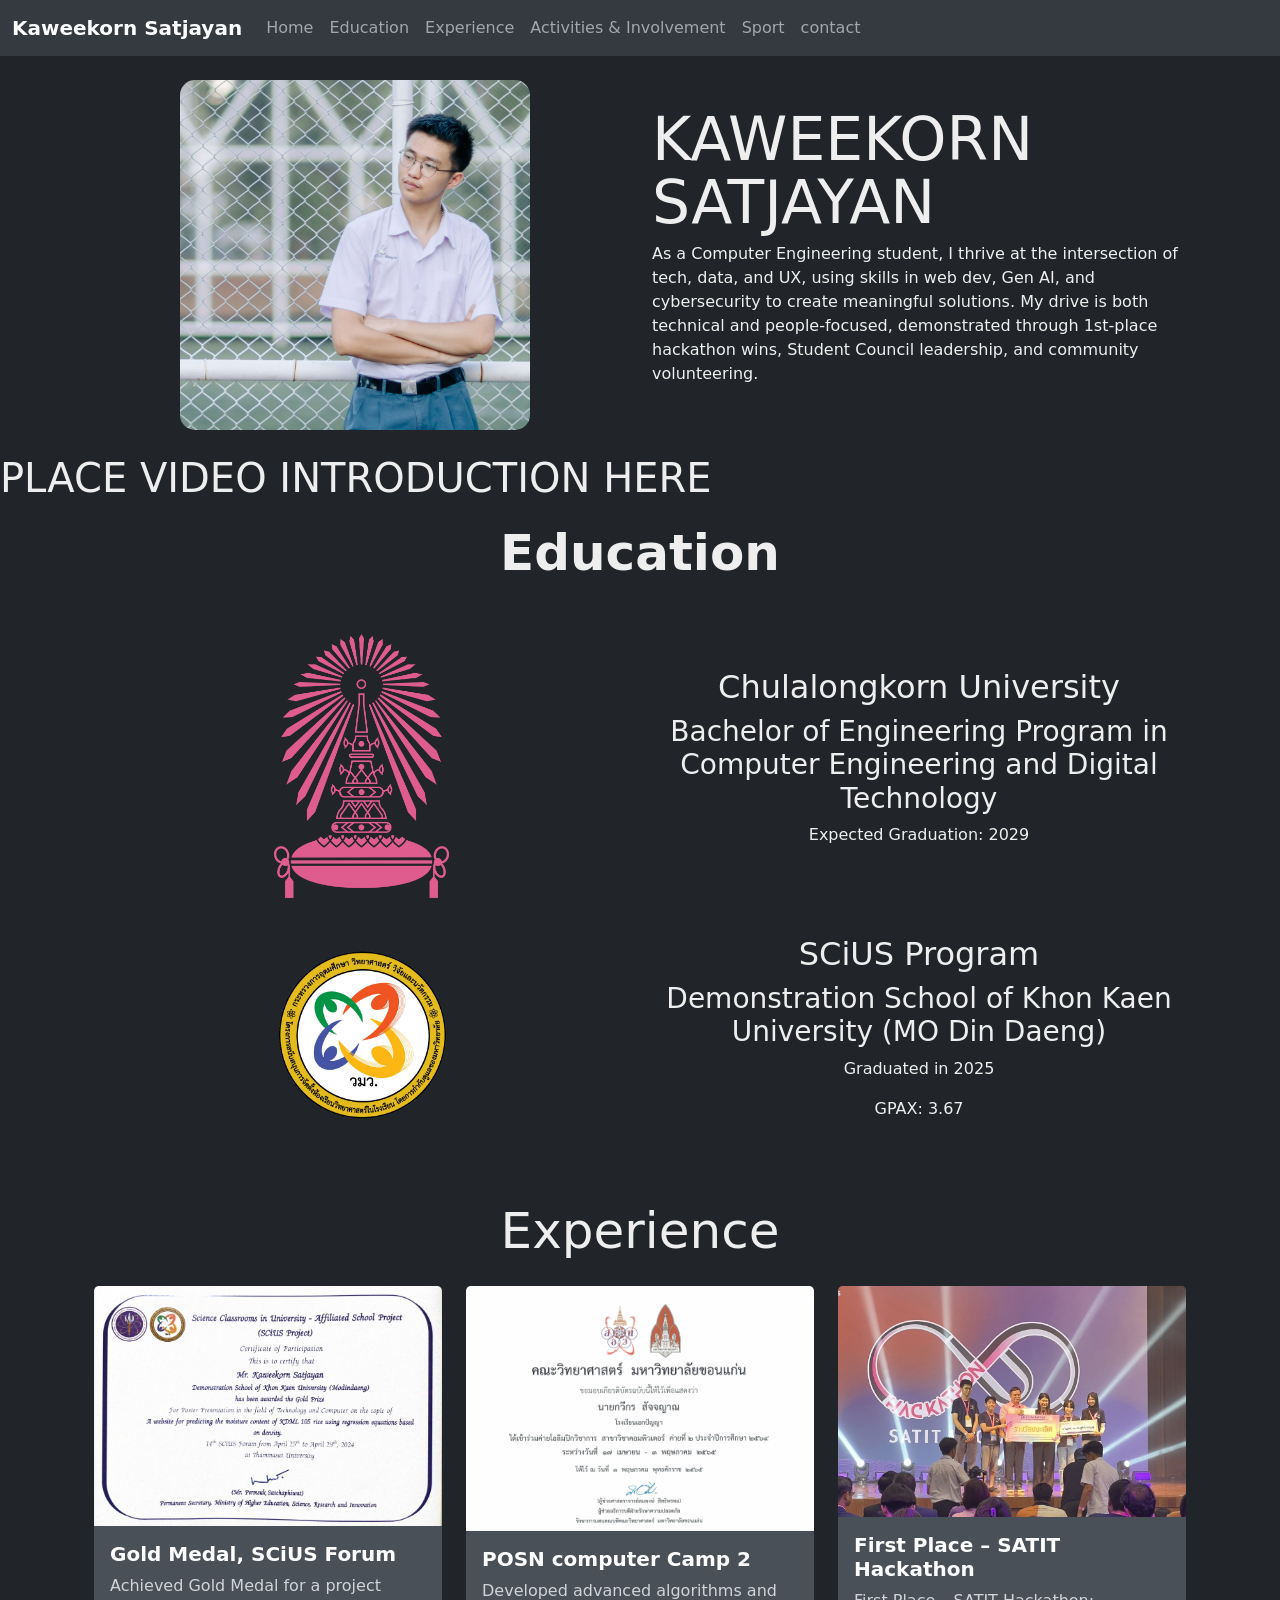
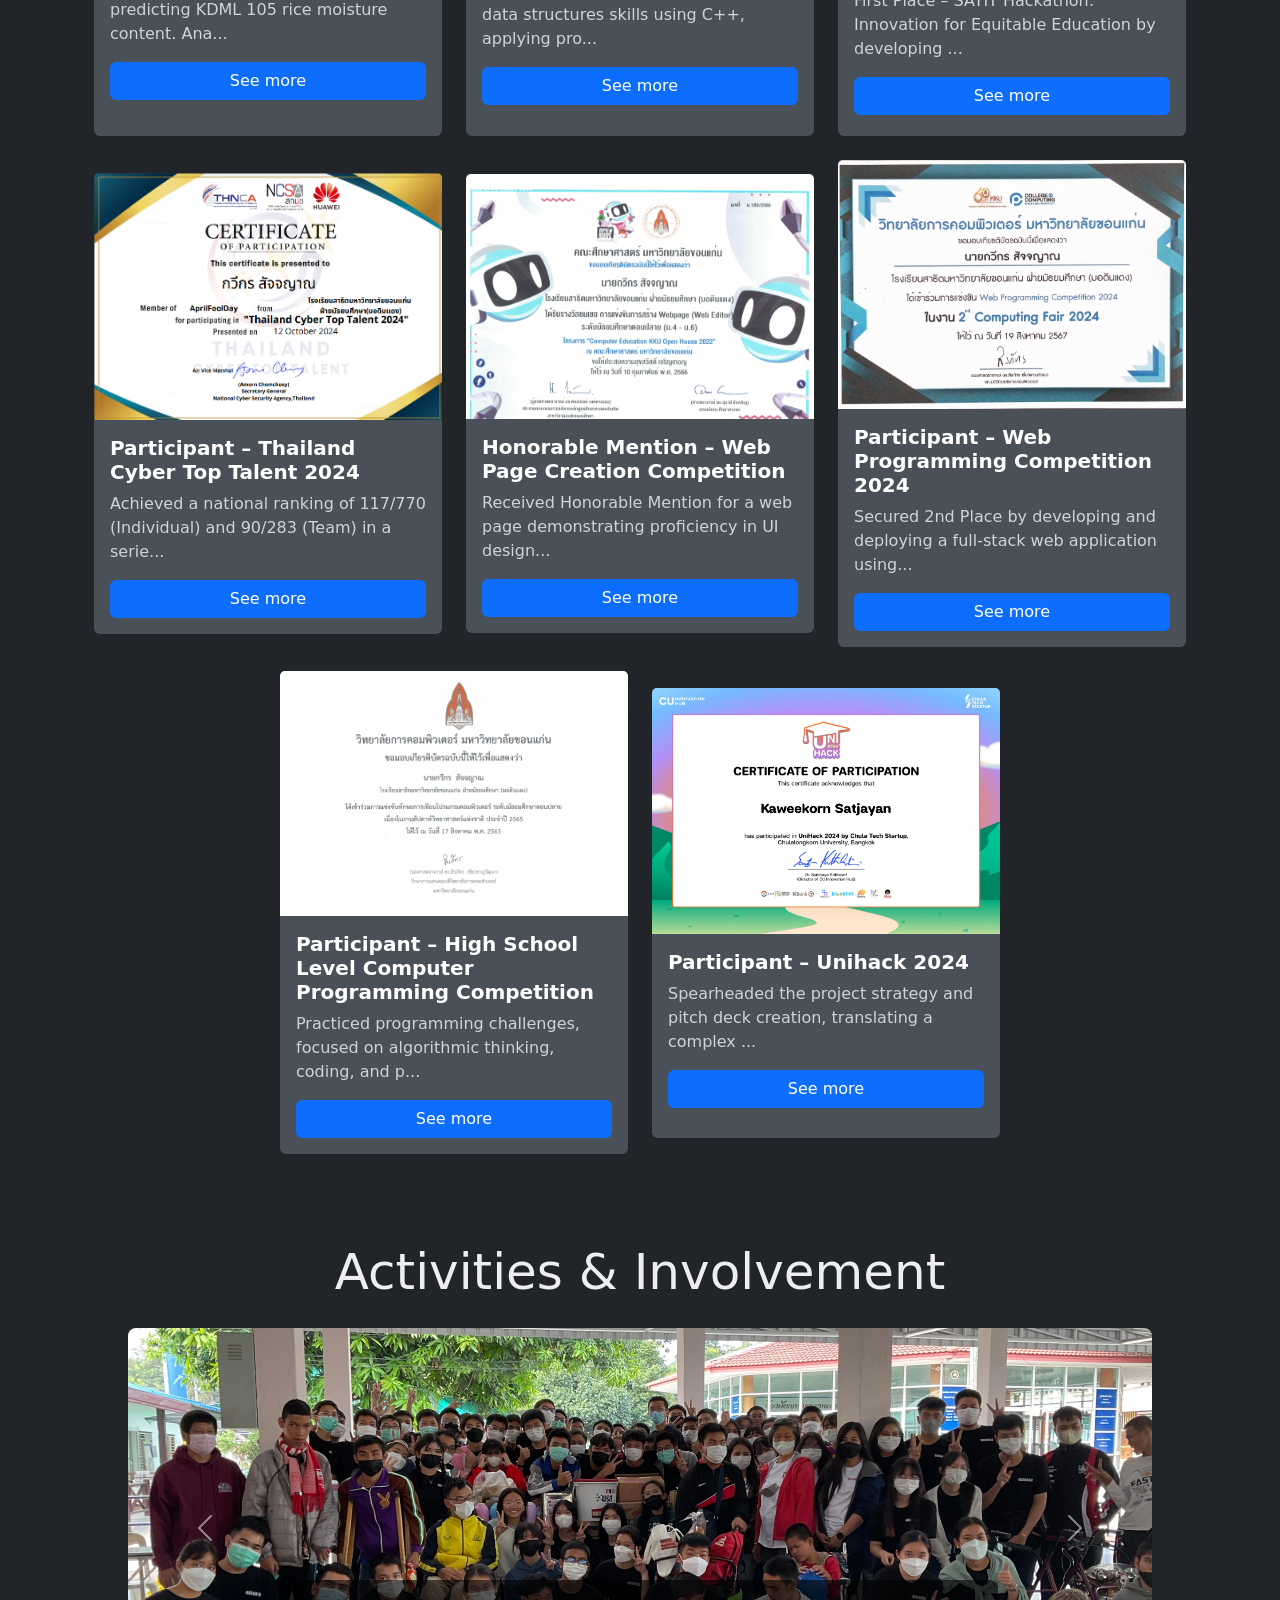
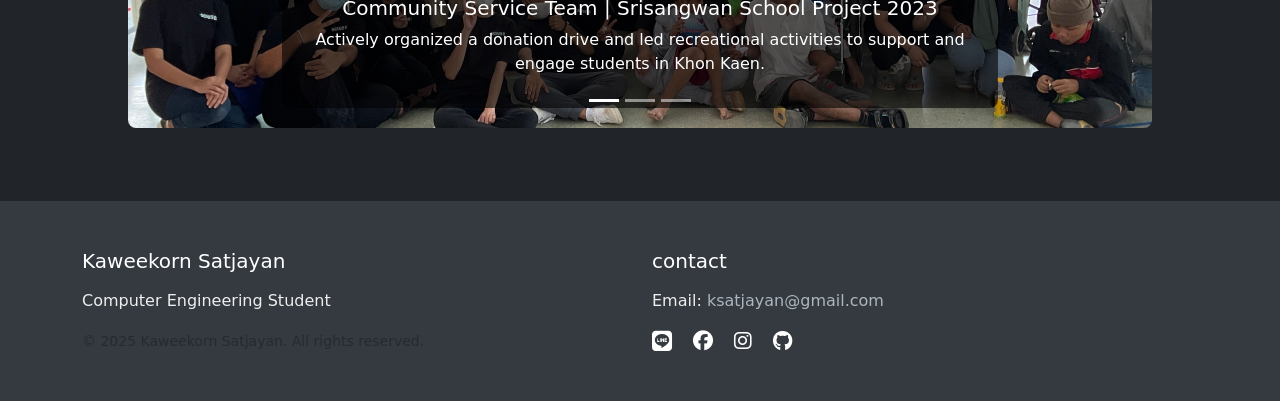
==== commit e1ed7280: "add footer , fix ex" ====
--- a/index.html
+++ b/index.html
@@ -5,6 +5,7 @@
   <meta name="viewport" content="width=device-width, initial-scale=1.0" />
   <title>Kaweekorn's Portfolio</title>
   <link href="https://cdn.jsdelivr.net/npm/bootstrap@5.3.3/dist/css/bootstrap.min.css" rel="stylesheet" integrity="sha384-QWTKZyjpPEjISv5WaRU9OFeRpok6YctnYmDr5pNlyT2bRjXh0JMhjY6hW+ALEwIH" crossorigin="anonymous" />
+  <link rel="stylesheet" href="https://cdnjs.cloudflare.com/ajax/libs/font-awesome/6.5.1/css/all.min.css" />
   <link rel="stylesheet" href="css/styles.css" />
 </head>
 
@@ -90,6 +91,7 @@
     <div class="container">
       <h1 id="Head-Ex">Experience</h1>
       <div id="projects-container" class="row"></div>
+      <button id="showMoreCards" class="btn btn-primary">See More</button>
     </div>
   </section>
 
@@ -142,11 +144,34 @@
       </div>
     </div>
   </section>
-
-  <!-- Sport Section (Placeholder) -->
-  <div class="container" id="sport">
-    <!-- Content here -->
-  </div>
+  <!-- Footer -->
+  <footer id="footer">
+    <div class="container">
+      <div class="row">
+        <div class="col-md-6 col-sm-12 mb-3">
+          <h5>Kaweekorn Satjayan</h5>
+          <p>Computer Engineering Student</p>
+          <small class="text-muted">© 2025 Kaweekorn Satjayan. All rights reserved.</small>
+        </div>
+        <div class="col-md-6 col-sm-12 mb-3">
+          <h5>contact</h5>
+          <p>Email: <a href="mailto:ksatjayan@gmail.com" class="footer-link">ksatjayan@gmail.com</a></p>
+          <div class="social-links">
+            <a href="https://line.me/ti/p/3ocf9ht4ru" class="text-white me-3" title="Line"><i class="fab fa-line fa-lg"></i></a>
+            <a href="https://www.facebook.com/1kaweekron" class="text-white me-3" title="Facebook"><i class="fab fa-facebook fa-lg"></i></a>
+            <a href="https://www.instagram.com/kavkorn" class="text-white me-3" title="Instagram"><i class="fab fa-instagram fa-lg"></i></a>
+            <a href="https://github.com/kaweekornSatjayan" class="text-white me-3" title="GitHub"><i class="fab fa-github fa-lg"></i></a>
+          </div>
+        </div>
+      </div>
+    </div>
+  </footer>
+
+  <!-- Back to Top Button -->
+  <button id="backToTop" class="btn btn-primary" title="Back to top">
+    <i class="fas fa-arrow-up"></i>
+  </button>
+
 
   <!-- Bootstrap JS -->
   <script src="https://cdn.jsdelivr.net/npm/bootstrap@5.3.3/dist/js/bootstrap.bundle.min.js" integrity="sha384-YvpcrYf0tY3lHB60NNkmXc5s9fDVZLESaAA55NDzOxhy9GkcIdslK1eN7N6jIeHz" crossorigin="anonymous"></script>
--- a/css/styles.css
+++ b/css/styles.css
@@ -271,59 +271,79 @@
 }
 
 /* ========================================
-   MODAL
-   ======================================== */
-.modal-content {
-    background-color: #495057;
+   FOOTER
+   ======================================== */
+#footer {
+    background-color: #343A40;
     color: #EEEEEE;
-}
-
-.modal-header {
-    background-color: #495057;
-    border-bottom-color: #3d4449;
-}
-
-.modal-header .btn-close {
-    filter: brightness(0.8);
-}
-
-.modal-title {
+    padding: 3rem 0 2rem;
+    margin-top: 3rem;
+}
+
+#footer h5 {
     color: #FFFFFF;
-    font-weight: bold;
-}
-
-.modal-body {
-    color: #CED4DA;
-}
-
-.modal-footer {
-    background-color: #495057;
-    border-top-color: #3d4449;
-}
-
-/* ========================================
-   LAYOUT HELPERS
-   ======================================== */
-.row {
-    display: flex;
-    align-items: center;
-    justify-content: center;
-    gap: 0;
-}
-
-.row-center {
-    display: flex;
-    align-items: center;
-    justify-content: center;
-}
-
-/* ========================================
-   RESPONSIVE STYLES
-   ======================================== */
+    margin-bottom: 1rem;
+}
+
+#footer .footer-link {
+    color: #ADB5BD;
+    text-decoration: none;
+    transition: color 0.3s ease;
+}
+
+#footer .footer-link:hover {
+    color: #FFFFFF;
+}
+
+#footer ul li {
+    margin-bottom: 0.5rem;
+}
+
+/* Back to Top Button */
+#backToTop {
+    position: fixed;
+    bottom: 30px;
+    right: 30px;
+    display: none;
+    z-index: 999;
+    background-color: #0D6EFD;
+    border: none;
+    border-radius: 50%;
+    width: 50px;
+    height: 50px;
+    font-size: 20px;
+    cursor: pointer;
+    box-shadow: 0 4px 8px rgba(0, 0, 0, 0.3);
+    transition: all 0.3s ease;
+}
+
+#backToTop:hover {
+    background-color: #0b5ed7;
+    transform: translateY(-5px);
+}
+
+/* ========================================
+   MOBILE CARD TOGGLE
+   ======================================== */
+#showMoreCards {
+    display: none;
+    margin: 2rem auto;
+}
+
 @media (max-width: 768px) {
-    #txt_intro {
-        justify-content: center;
-        align-items: center;
-        text-align: center;
+    #projects-container .col-lg-4:nth-child(n+3) {
+        display: none;
+    }
+    
+    #projects-container.show-all .col-lg-4 {
+        display: block;
+    }
+    
+    #showMoreCards {
+        display: block;
+    }
+    
+    #showMoreCards.hidden {
+        display: none;
     }
 }
